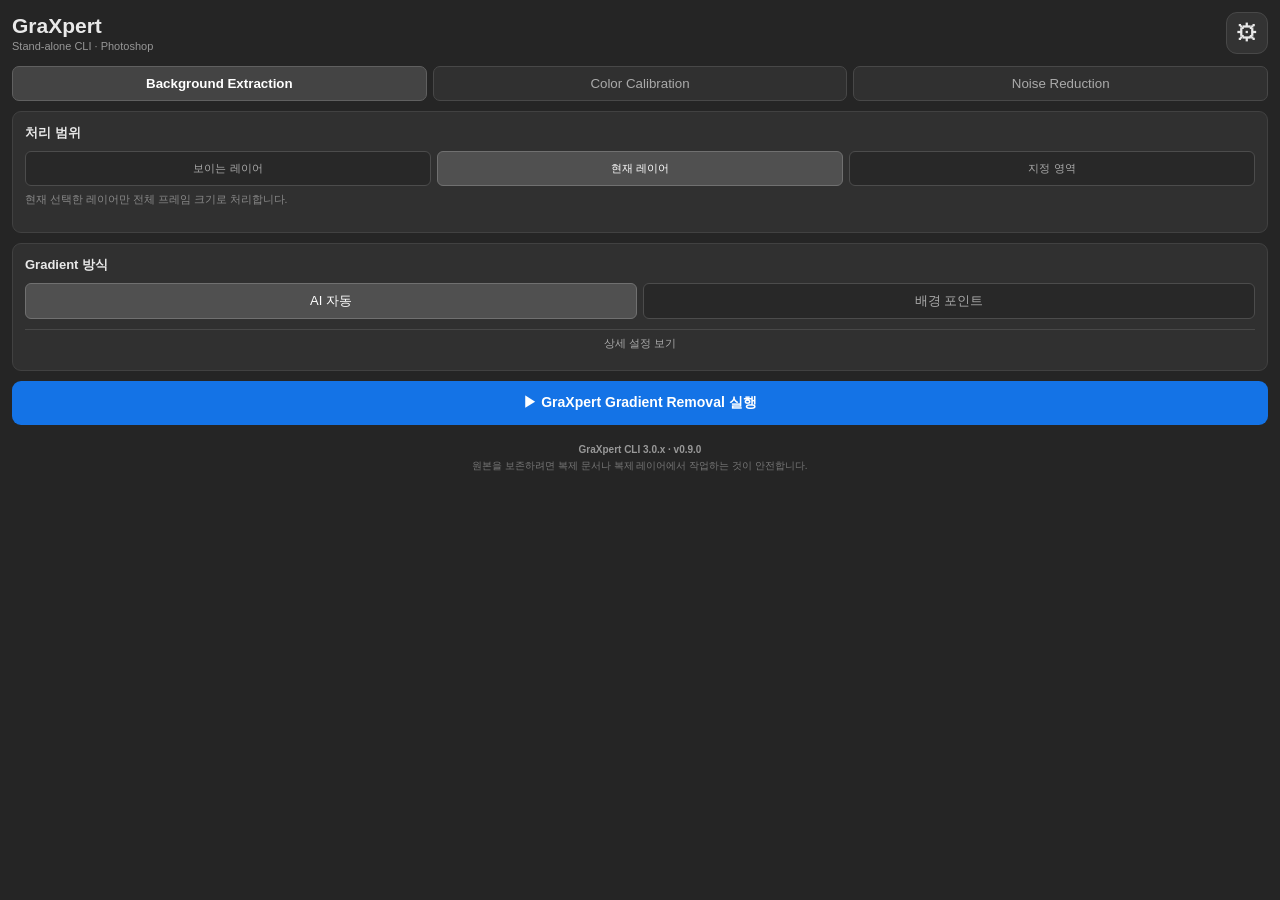
==== GraXpert-Photoshop-Panel/client/index.html @ d2cb2930 "Initial GraXpert Photoshop Panel v0.9.0" ====
<!doctype html>
<html lang="ko">
<head>
  <meta charset="utf-8">
  <title>GraXpert</title>
  <link rel="stylesheet" href="style.css">
</head>
<body>
<div class="panel">
  <div id="busyBanner" class="busy-banner hidden">
    <div class="busy-title">GraXpert 처리 중</div>
    <div class="busy-text">처리가 끝날 때까지 패널을 닫지 마세요.</div>
  </div>

  <div class="header">
    <div>
      <div class="title">GraXpert</div>
      <div class="sub">Stand-alone CLI · Photoshop</div>
    </div>
    <button id="settingsBtn" class="badge settings-btn" type="button" title="설정" aria-label="설정" aria-pressed="false"><span class="settings-icon" aria-hidden="true">&#9881;&#65038;</span></button>
  </div>

  <div id="tabs" class="tabs">
    <button id="tabBg" class="tab active">Background Extraction</button>
    <button id="tabNeutral" class="tab">Color Calibration</button>
    <button id="tabDn" class="tab">Noise Reduction</button>
  </div>

  <div id="scopeCard" class="card">
    <div class="section-title">처리 범위</div>
    <div class="segmented scope-grid">
    <label class="scope-option" data-description="현재 보이는 레이어를 임시로 합성해 처리합니다. 원본 레이어는 병합되지 않습니다." title="현재 보이는 레이어를 임시로 합성해 처리합니다. 원본 레이어는 병합되지 않습니다.">
      <input type="radio" name="scope" value="document">
      <span>보이는 레이어</span>
    </label>
    <label class="scope-option" data-description="현재 선택한 레이어만 전체 프레임 크기로 처리합니다." title="현재 선택한 레이어만 전체 프레임 크기로 처리합니다.">
      <input type="radio" name="scope" value="layer" checked>
      <span>현재 레이어</span>
    </label>
    <label class="scope-option" data-description="Photoshop 선택 영역을 우선 사용하고, 없으면 현재 레이어 마스크를 사용합니다." title="Photoshop 선택 영역을 우선 사용하고, 없으면 현재 레이어 마스크를 사용합니다.">
      <input type="radio" name="scope" value="sky">
      <span>지정 영역</span>
    </label>
    </div>
    <div id="scopeHint" class="hint scope-hint">현재 선택한 레이어만 전체 프레임 크기로 처리합니다.</div>
  </div>

  <div id="bgPanel">
    <div id="gradientCard" class="card">
      <div class="section-title">Gradient 방식</div>
      <div class="segmented method-grid">
        <label><input type="radio" name="gradientMethod" value="AI" checked><span>AI 자동</span></label>
        <label><input type="radio" name="gradientMethod" value="sample"><span>배경 포인트</span></label>
      </div>

      <div id="gradientAdvancedBody" class="gradient-advanced-body hidden">
        <div id="gradientSampleMethod" class="gradient-sample-method hidden">
          <label for="gradientInterpolation">포인트 보간</label>
          <select id="gradientInterpolation">
            <option value="RBF" selected>RBF</option>
            <option value="Splines">Splines</option>
            <option value="Kriging">Kriging</option>
          </select>
          <div class="hint">배경 포인트 사이의 Gradient를 계산하는 방식을 선택합니다.</div>
        </div>

        <div class="spacer"></div>
        <div class="row between">
          <label class="section-title no-margin">Smoothing</label>
          <span id="smoothingValue" class="big-value">0.00</span>
        </div>
        <input id="smoothing" type="range" min="0" max="1" step="0.01" value="0.00">
        <div class="ticks"><span>0</span><span>0.5</span><span>1.0</span></div>

        <div class="spacer"></div>
        <div class="section-title">Correction</div>
        <div class="segmented">
          <label><input type="radio" name="correction" value="Subtraction" checked><span>Subtraction</span></label>
          <label><input type="radio" name="correction" value="Division"><span>Division</span></label>
        </div>

        <label class="check">
          <input id="saveBackground" type="checkbox">
          <span>Background model도 저장</span>
        </label>
        <div class="hint">저장 위치: 내 문서 &gt; GraXpert Background Models</div>
      </div>
      <button id="gradientAdvancedToggle" class="advanced-toggle" type="button" aria-expanded="false">상세 설정 보기</button>
    </div>
  </div>

  <div id="sampleCard" class="card hidden">
    <div class="row between">
      <div id="sampleCardTitle" class="section-title no-margin">배경 포인트</div>
      <span id="sampleCount" class="sample-count">준비되지 않음</span>
    </div>
    <div class="sample-primary-actions">
      <button id="generateSamples" class="editor-main-btn sample-window-btn">포인트 자동 생성</button>
      <button id="openSampleWindow" class="editor-main-btn">Gradient Editor</button>
    </div>

    <div id="sampleMainDetails" class="hidden" aria-hidden="true">
      <div id="qualityReport" class="quality-report sample-quality-summary">품질 분석 전</div>
      <div id="sampleScopeStatus" class="sample-scope-status">Point 생성 영역: 자동 감지 전<br>결과 적용 영역: 현재 레이어 전체</div>

      <div class="row between sample-option-row">
        <label for="pointsPerRow">행당 포인트</label>
        <input id="pointsPerRow" type="number" min="4" max="25" step="1" value="15">
      </div>
      <div class="hint">GraXpert 기본값 15입니다. 이미지 가로 한 줄의 Grid 포인트 수입니다.</div>

      <div class="row between sample-option-row">
        <label for="gridTolerance">Grid Tolerance</label>
        <input id="gridTolerance" type="number" min="-2" max="10" step="0.1" value="1.0">
      </div>
      <div class="hint">GraXpert 기본값 1.0입니다. 높을수록 더 밝은 배경 후보를 허용합니다.</div>

      <div id="selectionStatus" class="hint">Photoshop 선택 영역: 확인 전</div>

        <div class="quality-preset-title">추가 품질 검사</div>
        <div class="segmented quality-preset">
          <label><input type="radio" name="qualityPreset" value="relaxed"><span>느슨함</span></label>
          <label><input type="radio" name="qualityPreset" value="standard" checked><span>표준</span></label>
          <label><input type="radio" name="qualityPreset" value="strict"><span>엄격함</span></label>
        </div>

        <div class="editor-actions">
          <button id="autoSamples" class="small-btn">다시 자동 생성</button>
          <button id="undoSample" class="small-btn">마지막 삭제</button>
          <button id="clearSamples" class="small-btn">전체 삭제</button>
        </div>

        <div class="row between sample-option-row">
          <label for="sampleSize">Sample Size</label>
          <div class="number-with-unit">
            <input id="sampleSize" type="number" min="2" max="200" step="1" value="25">
            <span>px</span>
          </div>
        </div>
        <div class="hint">GraXpert 기본값 25입니다. 중심에서 한쪽으로 25px, 전체 약 50×50px 영역을 계산합니다.</div>

      <label class="check">
        <input id="selectionOnly" type="checkbox">
        <span>자동 생성을 Photoshop 선택 영역 내부로 제한</span>
      </label>
    </div>

    <div id="samplePreviewDisplayState" class="hidden" aria-hidden="true">
      <select id="stretchPreset">
        <option selected>No Stretch</option>
        <option>10% Bg, 3 sigma</option>
        <option>15% Bg, 3 sigma</option>
        <option>20% Bg, 3 sigma</option>
        <option>30% Bg, 2 sigma</option>
      </select>
      <output id="previewSaturationValue" for="previewSaturation">1.0</output>
      <input id="previewSaturation" type="range" min="0" max="3" step="0.1" value="1">
    </div>

    <button id="preparePreview" class="hidden" type="button">Preview 준비</button>
    <div id="sampleEditor" class="sample-editor hidden">
      <div id="sampleCanvasWrap" class="sample-canvas-wrap hidden">
        <canvas id="sampleCanvas"></canvas>
        <div id="sampleCanvasEmpty" class="sample-canvas-empty">Preview 준비 중</div>
      </div>
      <div id="pointQualityStatus" class="hidden">Point 품질 정보</div>
    </div>
  </div>

  <div id="dnPanel" class="hidden">
    <div class="card">
      <div class="section-title">Denoise</div>
      <div class="hint">기본 설정으로 바로 실행하거나 필요한 경우 상세 설정을 조정합니다.</div>
      <div id="denoiseAdvancedBody" class="denoise-advanced-body hidden">
        <div class="row between">
          <label class="section-title no-margin">Denoise Strength</label>
          <span id="strengthValue" class="big-value">0.50</span>
        </div>
        <input id="strength" type="range" min="0" max="1" step="0.01" value="0.50">
        <div class="ticks"><span>0</span><span>0.5</span><span>1.0</span></div>

        <div class="spacer"></div>
        <div class="row between">
          <label>Batch Size</label>
          <select id="batchSize">
            <option>1</option>
            <option>2</option>
            <option selected>4</option>
            <option>8</option>
            <option>16</option>
            <option>32</option>
          </select>
        </div>
        <div class="hint">VRAM이 부족하면 1~2로 낮추세요.</div>
      </div>
      <button id="denoiseAdvancedToggle" class="advanced-toggle" type="button" aria-expanded="false">상세 설정 보기</button>
    </div>
  </div>

  <div id="neutralPanel" class="hidden">
    <div id="neutralScopeCard" class="card">
      <div class="section-title">처리 범위</div>
      <div class="segmented neutral-scope-grid">
        <label class="neutral-scope-option"
          data-description="지정 영역이 있으면 배경 분석에 사용하되, 결과는 현재 레이어 전체에 적용합니다."
          title="지정 영역이 있으면 배경 분석에 사용하되, 결과는 현재 레이어 전체에 적용합니다.">
          <input id="neutralScopeLayer" type="radio" name="neutralScope" value="layer" checked>
          <span>현재 레이어</span>
        </label>
        <label class="neutral-scope-option"
          data-description="선택 영역 또는 현재 레이어 마스크를 분석하고, 결과 레이어에도 같은 영역 마스크를 적용합니다."
          title="선택 영역 또는 현재 레이어 마스크를 분석하고, 결과 레이어에도 같은 영역 마스크를 적용합니다.">
          <input id="neutralSkyOnly" type="radio" name="neutralScope" value="sky">
          <span>지정 영역</span>
        </label>
      </div>
      <div id="neutralMaskStatus" class="hint scope-hint neutral-scope-status">분석: 확인 전 · 결과: 현재 레이어 전체</div>
    </div>

    <div id="neutralCard" class="card active-stretch-card">
      <div class="section-title">배경 중화</div>
      <div class="hint">현재 선형 레이어의 배경을 분석해 RGB 색상 균형을 맞춥니다.</div>

      <div id="neutralPointSlot"></div>

      <div id="neutralEstimateStatus" class="neutral-mask-status">
        배경 분석 후 보정 필요도와 예상 RGB 이동량을 표시합니다.
      </div>

      <div class="preview-saturation active-strength">
        <div class="row between">
          <label for="neutralStrength">보정 강도</label>
          <output id="neutralStrengthValue" for="neutralStrength">100%</output>
        </div>
        <input id="neutralStrength" type="range" min="0" max="100" step="5" value="100">
      </div>

      <button id="neutralizeActiveLayer" class="editor-main-btn">중화 레이어 생성</button>

      <div id="neutralInternalState" class="hidden" aria-hidden="true">
        <button id="neutralAnalyze" type="button">배경 분석</button>
        <output id="neutralSampleCount">0 usable points</output>
        <div id="neutralAnalysisStatus">자동 분석 전</div>
      </div>
      <div class="hint neutral-final-hint">원본은 유지되며 결과는 현재 레이어 바로 위에 생성됩니다.</div>
    </div>
  </div>

  <div id="runtimeCard" class="card hidden">
    <label class="check prominent">
      <input id="useGpu" type="checkbox" checked>
      <span>GPU acceleration</span>
    </label>

    <div class="section-title path-title">GraXpert 실행 파일</div>
    <div class="path-row">
      <input id="exePath" type="text" value="GraXpert-win64.exe" spellcheck="false">
      <button id="browsePath" class="small-btn">찾기</button>
      <button id="savePath" class="small-btn">저장</button>
    </div>
    <div class="hint">PATH 미등록 시 GraXpert-win64.exe 전체 경로를 입력하세요.</div>
  </div>

  <button id="runBtn" class="run-btn">
    <span>▶</span>
    <span id="runText">GraXpert Gradient Removal 실행</span>
  </button>

  <div id="progressWrap" class="progress-wrap hidden">
    <div class="progress"><div id="progressBar"></div></div>
    <div class="progress-status-row">
      <div id="status" class="status">준비 중</div>
      <button id="cancelRunBtn" class="cancel-run hidden" type="button">처리 취소</button>
    </div>
  </div>

  <div id="message" class="message"></div>

  <div id="footer" class="footer">
    <div class="footer-version">GraXpert CLI 3.0.x · v0.9.0</div>
    <div>원본을 보존하려면 복제 문서나 복제 레이어에서 작업하는 것이 안전합니다.</div>
  </div>
</div>
<script src="main.js"></script>
</body>
</html>
---- GraXpert-Photoshop-Panel/client/style.css ----
* { box-sizing: border-box; }
html, body {
  margin: 0; padding: 0;
  background: #252525; color: #e9e9e9;
  font-family: "Segoe UI", Arial, sans-serif;
  font-size: 13px;
}
body { padding: 12px; }
.header { display:flex; justify-content:space-between; align-items:center; margin-bottom:12px; }
.title { font-size:21px; font-weight:700; }
.sub { color:#979797; font-size:11px; margin-top:2px; }
.badge {
  width:42px; height:42px; border-radius:11px; background:#333;
  border:1px solid #484848; display:flex; align-items:center; justify-content:center; font-weight:700;
  color:#e9e9e9;
}
.settings-btn { padding:0; cursor:pointer; font-family:inherit; font-size:13px; }
.settings-icon { font-family:"Segoe UI Symbol", sans-serif; font-size:22px; line-height:1; }
.settings-btn:hover { background:#414141; border-color:#626262; }
.settings-btn.active { background:#365b7d; border-color:#6690b4; color:#fff; }
.tabs { display:flex; gap:6px; margin-bottom:10px; }
.tab {
  flex:1; border:1px solid #484848; background:#303030; color:#aaa;
  border-radius:7px; padding:9px 5px; cursor:pointer;
}
.tab.active { background:#444; color:#fff; border-color:#606060; font-weight:600; }

.card {
  background:#303030; border:1px solid #414141; border-radius:9px;
  padding:12px; margin-bottom:10px;
}
.row { display:flex; align-items:center; gap:8px; }
.between { justify-content:space-between; }
.section-title { font-weight:600; margin-bottom:9px; }
.no-margin { margin-bottom:0; }
.big-value { font-size:17px; font-weight:700; font-variant-numeric:tabular-nums; }

input[type="range"] { width:100%; margin:11px 0 2px 0; }
.ticks { display:flex; justify-content:space-between; color:#808080; font-size:10px; }
.spacer { height:12px; }

.radio {
  display:grid; grid-template-columns:20px 1fr; grid-template-rows:auto auto;
  padding:6px 2px; cursor:pointer;
}
.radio input { grid-row:1/3; margin-top:4px; }
.radio span { font-weight:500; }
.radio small { color:#8e8e8e; margin-top:2px; }

.segmented { display:flex; gap:6px; }
.segmented label { flex:1; position:relative; }
.segmented input { position:absolute; opacity:0; }
.segmented span {
  display:block; text-align:center; padding:8px;
  border:1px solid #4c4c4c; border-radius:6px; background:#282828; color:#aaa; cursor:pointer;
}
.segmented input:checked + span { background:#505050; color:#fff; border-color:#707070; }
.method-grid { display:grid; grid-template-columns:repeat(2, 1fr); }
.gradient-sample-method {
  display:grid; grid-template-columns:1fr auto; align-items:center; gap:7px;
  margin-top:10px; padding:9px; border-radius:6px; background:#292929;
}
.gradient-sample-method .hint { grid-column:1/3; margin-top:0; }
.gradient-advanced-body { padding-top:1px; }
.scope-grid { display:grid; grid-template-columns:repeat(3, minmax(0, 1fr)); }
.scope-grid span { padding:9px 3px; font-size:11px; white-space:nowrap; }
.scope-hint { min-height:28px; line-height:1.35; margin-top:7px; }

.check { display:flex; align-items:center; gap:7px; margin-top:12px; color:#c5c5c5; }
.check.prominent { margin-top:0; font-weight:500; }
.path-title { margin-top:13px; }
.path-row { display:flex; gap:6px; }
.path-row input {
  flex:1; min-width:0; padding:7px 8px; border-radius:5px;
  background:#222; color:#ddd; border:1px solid #484848; outline:none;
}
.small-btn {
  background:#444; color:#eee; border:1px solid #555;
  padding:6px 10px; border-radius:5px; cursor:pointer;
}
select {
  background:#242424; border:1px solid #4a4a4a; color:#eee;
  border-radius:5px; padding:4px 22px 4px 7px;
}
.hint { color:#898989; font-size:10.5px; margin-top:6px; }

.sample-count { color:#b8b8b8; font-size:11px; font-variant-numeric:tabular-nums; }
.sample-compact {
  margin-top:11px; padding-top:11px; border-top:1px solid #454545;
}
.editor-main-btn {
  width:100%; margin-top:11px; padding:8px; border-radius:6px;
  border:1px solid #555; background:#3f3f3f; color:#eee; cursor:pointer;
}
.sample-window-btn { background:#365b7d; border-color:#50789b; }
.sample-window-btn:hover { background:#416b91; }
.sample-primary-actions { display:grid; grid-template-columns:1fr 1fr; gap:6px; }
.sample-primary-actions .editor-main-btn { margin-top:9px; }
.sample-quality-summary { min-height:29px; }
.sample-scope-status {
  margin-top:6px; padding:7px 8px; border-radius:5px; background:#292929;
  color:#aaa; font-size:10px; line-height:1.5; white-space:pre-line;
}
.sample-editor { margin-top:10px; }
.sample-canvas-wrap {
  position:relative; width:100%; min-height:120px; max-height:360px;
  overflow:hidden; display:flex; align-items:center; justify-content:center;
  background:#181818; border:1px solid #454545; border-radius:6px;
}
#sampleCanvas { display:block; max-width:100%; cursor:crosshair; }
.sample-canvas-empty {
  position:absolute; inset:0; display:flex; align-items:center; justify-content:center;
  color:#777; font-size:11px; pointer-events:none;
}
.quality-legend { display:flex; gap:10px; margin-top:6px; color:#aaa; font-size:10px; }
.quality-legend span { display:inline-flex; align-items:center; gap:4px; }
.quality-dot { display:inline-block; width:6px; height:6px; border-radius:50%; }
.quality-dot.good { background:#34c76a; }
.quality-dot.warning { background:#f4a634; }
.quality-dot.exclude { background:#eb4c4c; }
.quality-preset-title { margin-top:10px; margin-bottom:5px; color:#ccc; font-size:11px; }
.quality-preset { grid-template-columns:repeat(3, 1fr); }
.stretch-select { width:100%; }
.preview-saturation {
  margin-top:8px; padding:8px 9px; border-radius:6px; background:#292929;
  color:#ddd; font-size:11px;
}
.preview-saturation output {
  min-width:31px; padding:3px 5px; border:1px solid #5b6168; border-radius:5px;
  background:#363a3e; color:#f0f0f0; text-align:center; font-size:11px;
}
.preview-saturation input[type="range"] { width:100%; margin:8px 0 0; }
.compact-check { margin-top:7px; }
.neutral-scope-grid { display:grid; grid-template-columns:1fr 1fr; }
.neutral-scope-grid span { padding:9px 3px; font-size:11px; white-space:nowrap; }
.neutral-scope-status { white-space:normal; }
.neutral-scope-status.ready { color:#a8e3af; }
.neutral-scope-status.warning { color:#f1c27d; }
.neutral-mask-status {
  margin-top:6px; padding:6px 8px; border-radius:5px; background:#242424;
  color:#aaa; font-size:10px; line-height:1.5; white-space:pre-line;
}
.neutral-mask-status.ready { color:#a8e3af; }
.neutral-mask-status.warning { color:#f1c27d; }
.advanced-toggle {
  width:100%; margin-top:10px; padding:7px; border:0; border-top:1px solid #484848;
  background:transparent; color:#aaa; font-size:10.5px; cursor:pointer;
}
.advanced-toggle:hover, .advanced-toggle.active { color:#e5e5e5; }
.denoise-advanced-body { padding-top:10px; }
.neutral-final-hint { text-align:center; }
.quality-report {
  margin-top:7px; padding:6px 7px; border-radius:5px; background:#222;
  color:#aaa; font-size:10px; line-height:1.45; white-space:pre-line;
}
.editor-actions { display:grid; grid-template-columns:repeat(3, 1fr); gap:5px; margin-top:9px; }
.editor-actions .small-btn { padding:6px 3px; font-size:11px; }
.sample-option-row { margin-top:11px; }
.number-with-unit { display:flex; align-items:center; gap:5px; }
.number-with-unit input {
  width:62px; padding:5px 6px; border-radius:5px; background:#222;
  color:#eee; border:1px solid #484848;
}

.run-btn {
  width:100%; border:0; border-radius:9px; padding:13px 10px;
  font-size:14px; font-weight:700; background:#1473e6; color:#fff; cursor:pointer;
}
.run-btn:hover { background:#1683f8; }
.run-btn:disabled { opacity:.55; cursor:default; }

.progress-wrap { margin-top:10px; }
.progress { height:5px; background:#3c3c3c; border-radius:4px; overflow:hidden; }
#progressBar { width:0%; height:100%; background:#aaa; transition:width .2s; }
.status { color:#aaa; font-size:11px; margin-top:5px; }
.progress-status-row { display:flex; align-items:center; justify-content:space-between; gap:8px; }
.progress-status-row .status { flex:1; white-space:pre-line; overflow:hidden; }
.cancel-run {
  flex:0 0 auto; min-height:28px; margin-top:5px; padding:4px 9px;
  border:1px solid #765050; border-radius:5px; background:#493333; color:#f0d6d6;
  font-size:11px; cursor:pointer;
}
.cancel-run:hover { background:#623d3d; }
.cancel-run:disabled { opacity:.55; cursor:default; }
.message { white-space:pre-wrap; margin-top:8px; font-size:11px; max-height:130px; overflow:auto; }
.message.error { color:#ff9b9b; }
.message.ok { color:#a8e3af; }
.footer { color:#777; font-size:10px; line-height:1.4; text-align:center; margin-top:10px; }
.footer-version { color:#999; font-weight:600; margin-bottom:2px; }
.hidden { display:none !important; }

.busy-banner{
  border:1px solid #6c5b28;
  background:#3b3422;
  border-radius:9px;
  padding:10px 12px;
  margin-bottom:10px;
}
.busy-title{
  font-weight:700;
  font-size:13px;
  margin-bottom:3px;
}
.busy-text{
  color:#d7c99a;
  font-size:11px;
  line-height:1.45;
}
.panel-busy .card,
.panel-busy .tabs{
  opacity:.72;
}
.panel-busy input,
.panel-busy select,
.panel-busy .tab,
.panel-busy .small-btn{
  pointer-events:none;
}
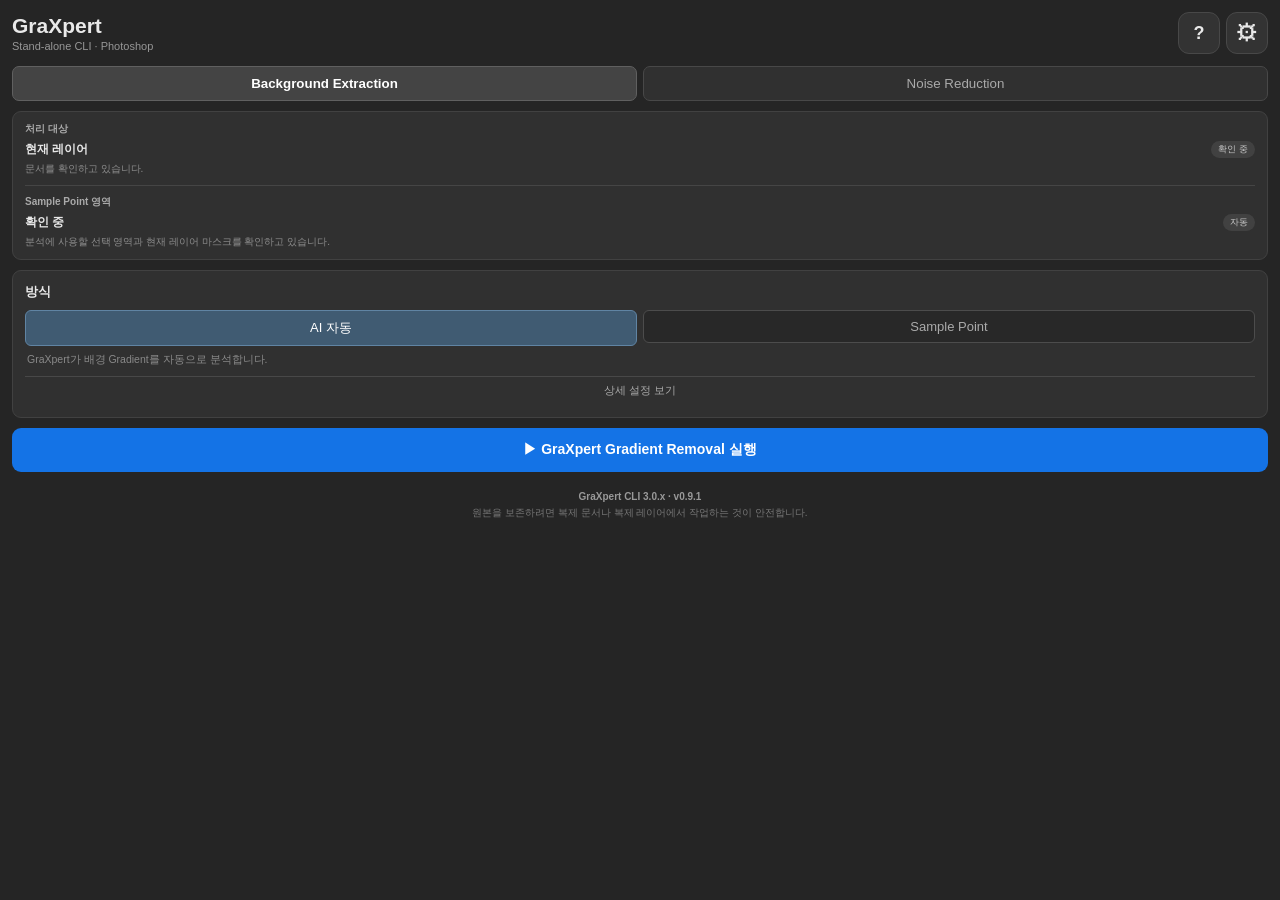
==== commit be56e8b1: "feat: prepare GraXpert panel v0.9.1" ====
--- a/GraXpert-Photoshop-Panel/client/index.html
+++ b/GraXpert-Photoshop-Panel/client/index.html
@@ -17,41 +17,107 @@
       <div class="title">GraXpert</div>
       <div class="sub">Stand-alone CLI · Photoshop</div>
     </div>
-    <button id="settingsBtn" class="badge settings-btn" type="button" title="설정" aria-label="설정" aria-pressed="false"><span class="settings-icon" aria-hidden="true">&#9881;&#65038;</span></button>
+    <div class="header-actions">
+      <button id="helpBtn" class="badge help-btn" type="button" title="빠른 도움말" aria-label="빠른 도움말" aria-expanded="false" aria-controls="quickHelp">?</button>
+      <button id="settingsBtn" class="badge settings-btn" type="button" title="설정" aria-label="설정" aria-pressed="false"><span class="settings-icon" aria-hidden="true">&#9881;&#65038;</span></button>
+    </div>
+  </div>
+
+  <div id="quickHelp" class="quick-help hidden" role="region" aria-label="빠른 도움말">
+    <div class="quick-help-header">
+      <div>
+        <div class="quick-help-title">GraXpert 도움말</div>
+        <div class="quick-help-subtitle">v0.9.1 · Photoshop CEP Panel</div>
+      </div>
+      <button id="closeQuickHelp" type="button" title="도움말 닫기" aria-label="도움말 닫기">×</button>
+    </div>
+
+    <section class="quick-help-section">
+      <h2>시작하기</h2>
+      <ol>
+        <li>Photoshop에서 처리할 RGB 픽셀 레이어를 선택합니다.</li>
+        <li>설정에서 GraXpert 실행 파일 경로와 GPU 사용 여부를 확인합니다.</li>
+        <li>Background Extraction 또는 Noise Reduction 탭을 선택해 실행합니다.</li>
+      </ol>
+      <p>결과는 원본을 변경하지 않고, 처리 시작 시 선택했던 레이어 바로 위에 새 레이어로 추가됩니다.</p>
+    </section>
+
+    <section class="quick-help-section">
+      <h2>Background Extraction</h2>
+      <p><strong>AI 자동</strong>은 GraXpert가 배경 Gradient를 자동 분석합니다. 처음 사용할 때 권장합니다.</p>
+      <p><strong>Sample Point</strong>는 사용자가 확인한 배경 위치로 Gradient를 계산합니다. 자동 결과가 은하나 성운까지 어둡게 만들 때 사용하세요.</p>
+      <ul>
+        <li>[자동 생성]으로 초기 Point를 만듭니다.</li>
+        <li>[Gradient Editor 열기]에서 Point를 추가·삭제·이동합니다.</li>
+        <li>초록색 Point만 계산에 사용됩니다. 주황색과 빨간색은 위치 또는 품질 설정을 조정하세요.</li>
+        <li>결과 미리보기를 생성해 원본과 비교한 뒤 Photoshop에 적용합니다.</li>
+      </ul>
+    </section>
+
+    <section class="quick-help-section">
+      <h2>선택 영역과 레이어 마스크</h2>
+      <p><strong>Background Extraction:</strong> 선택 영역이나 현재 레이어 마스크는 Sample Point 분석 범위로만 사용합니다. Gradient 결과에는 마스크를 만들지 않습니다.</p>
+      <p><strong>Noise Reduction:</strong> Photoshop 선택 영역을 우선 결과 마스크로 사용하며, 선택 영역이 없으면 현재 레이어 마스크를 복사합니다.</p>
+    </section>
+
+    <section class="quick-help-section">
+      <h2>상세 설정</h2>
+      <ul>
+        <li><strong>Smoothing:</strong> 배경 모델을 부드럽게 만드는 정도이며 기본값은 0.00입니다.</li>
+        <li><strong>Correction:</strong> 일반적인 광해는 Subtraction, 비네팅은 Division을 비교합니다.</li>
+        <li><strong>Background Model:</strong> 선택하면 전체 해상도 모델을 숨김 레이어로 추가합니다.</li>
+        <li><strong>Denoise Strength:</strong> 기본값 0.50에서 시작합니다.</li>
+        <li><strong>Batch Size:</strong> 기본값 4이며 GPU 메모리 부족 시 2 또는 1로 낮춥니다.</li>
+      </ul>
+    </section>
+
+    <section class="quick-help-section">
+      <h2>문제가 있을 때</h2>
+      <ul>
+        <li>처리 중에는 패널, 원본 문서와 Gradient Editor를 닫지 마세요.</li>
+        <li>처리 중 선택 레이어, 문서 이름 또는 캔버스 크기를 변경하지 마세요.</li>
+        <li>GraXpert를 찾지 못하면 설정에서 GraXpert.exe를 다시 선택합니다.</li>
+        <li>설치 문제가 있으면 Photoshop을 종료하고 Diagnose_Install.bat를 실행합니다.</li>
+      </ul>
+    </section>
+
+    <div class="quick-help-note">이번 v0.9.1 배포에서는 Background Extraction과 Noise Reduction을 제공합니다.</div>
   </div>
 
   <div id="tabs" class="tabs">
     <button id="tabBg" class="tab active">Background Extraction</button>
-    <button id="tabNeutral" class="tab">Color Calibration</button>
+    <button id="tabNeutral" class="tab hidden" aria-hidden="true" tabindex="-1">Color Calibration</button>
     <button id="tabDn" class="tab">Noise Reduction</button>
   </div>
 
-  <div id="scopeCard" class="card">
-    <div class="section-title">처리 범위</div>
-    <div class="segmented scope-grid">
-    <label class="scope-option" data-description="현재 보이는 레이어를 임시로 합성해 처리합니다. 원본 레이어는 병합되지 않습니다." title="현재 보이는 레이어를 임시로 합성해 처리합니다. 원본 레이어는 병합되지 않습니다.">
-      <input type="radio" name="scope" value="document">
-      <span>보이는 레이어</span>
-    </label>
-    <label class="scope-option" data-description="현재 선택한 레이어만 전체 프레임 크기로 처리합니다." title="현재 선택한 레이어만 전체 프레임 크기로 처리합니다.">
-      <input type="radio" name="scope" value="layer" checked>
-      <span>현재 레이어</span>
-    </label>
-    <label class="scope-option" data-description="Photoshop 선택 영역을 우선 사용하고, 없으면 현재 레이어 마스크를 사용합니다." title="Photoshop 선택 영역을 우선 사용하고, 없으면 현재 레이어 마스크를 사용합니다.">
-      <input type="radio" name="scope" value="sky">
-      <span>지정 영역</span>
-    </label>
-    </div>
-    <div id="scopeHint" class="hint scope-hint">현재 선택한 레이어만 전체 프레임 크기로 처리합니다.</div>
+  <div id="scopeCard" class="card processing-context-card">
+    <div class="processing-context-block">
+      <div class="processing-context-label">처리 대상</div>
+      <div class="processing-context-row">
+        <div id="backgroundTargetValue" class="processing-context-value">현재 레이어</div>
+        <span id="backgroundTargetBadge" class="processing-context-badge checking">확인 중</span>
+      </div>
+      <div id="backgroundTargetHint" class="processing-context-hint">문서를 확인하고 있습니다.</div>
+    </div>
+    <div class="processing-context-divider"></div>
+    <div class="processing-context-block">
+      <div class="processing-context-label">Sample Point 영역</div>
+      <div class="processing-context-row">
+        <div id="backgroundMaskValue" class="processing-context-value">확인 중</div>
+        <span id="backgroundMaskBadge" class="processing-context-badge checking">자동</span>
+      </div>
+      <div id="backgroundMaskHint" class="processing-context-hint">분석에 사용할 선택 영역과 현재 레이어 마스크를 확인하고 있습니다.</div>
+    </div>
   </div>
 
   <div id="bgPanel">
     <div id="gradientCard" class="card">
-      <div class="section-title">Gradient 방식</div>
-      <div class="segmented method-grid">
+      <div class="section-title">방식</div>
+      <div class="segmented method-grid" role="radiogroup" aria-label="Background Extraction 방식">
         <label><input type="radio" name="gradientMethod" value="AI" checked><span>AI 자동</span></label>
-        <label><input type="radio" name="gradientMethod" value="sample"><span>배경 포인트</span></label>
-      </div>
+        <label><input type="radio" name="gradientMethod" value="sample"><span>Sample Point</span></label>
+      </div>
+      <div id="gradientMethodHint" class="hint method-hint">GraXpert가 배경 Gradient를 자동으로 분석합니다.</div>
 
       <div id="gradientAdvancedBody" class="gradient-advanced-body hidden">
         <div id="gradientSampleMethod" class="gradient-sample-method hidden">
@@ -80,10 +146,10 @@
         </div>
 
         <label class="check">
-          <input id="saveBackground" type="checkbox">
-          <span>Background model도 저장</span>
+          <input id="addBackgroundLayer" type="checkbox">
+          <span>Background Model 레이어 추가</span>
         </label>
-        <div class="hint">저장 위치: 내 문서 &gt; GraXpert Background Models</div>
+        <div class="hint">전체 해상도 Model을 숨김 레이어로 가져옵니다.</div>
       </div>
       <button id="gradientAdvancedToggle" class="advanced-toggle" type="button" aria-expanded="false">상세 설정 보기</button>
     </div>
@@ -91,12 +157,12 @@
 
   <div id="sampleCard" class="card hidden">
     <div class="row between">
-      <div id="sampleCardTitle" class="section-title no-margin">배경 포인트</div>
+      <div id="sampleCardTitle" class="section-title no-margin">Sample Point</div>
       <span id="sampleCount" class="sample-count">준비되지 않음</span>
     </div>
     <div class="sample-primary-actions">
-      <button id="generateSamples" class="editor-main-btn sample-window-btn">포인트 자동 생성</button>
-      <button id="openSampleWindow" class="editor-main-btn">Gradient Editor</button>
+      <button id="generateSamples" class="editor-main-btn">자동 생성</button>
+      <button id="openSampleWindow" class="editor-main-btn sample-window-btn">Gradient Editor 열기</button>
     </div>
 
     <div id="sampleMainDetails" class="hidden" aria-hidden="true">
@@ -119,6 +185,7 @@
 
         <div class="quality-preset-title">추가 품질 검사</div>
         <div class="segmented quality-preset">
+          <label title="패널 보강 검사를 생략하고 GraXpert Grid Tolerance만 적용합니다."><input type="radio" name="qualityPreset" value="off"><span>사용 안 함</span></label>
           <label><input type="radio" name="qualityPreset" value="relaxed"><span>느슨함</span></label>
           <label><input type="radio" name="qualityPreset" value="standard" checked><span>표준</span></label>
           <label><input type="radio" name="qualityPreset" value="strict"><span>엄격함</span></label>
@@ -168,6 +235,26 @@
   </div>
 
   <div id="dnPanel" class="hidden">
+    <div id="denoiseScopeCard" class="card processing-context-card">
+      <div class="processing-context-block">
+        <div class="processing-context-label">처리 대상</div>
+        <div class="processing-context-row">
+          <div id="denoiseTargetValue" class="processing-context-value">현재 레이어</div>
+          <span id="denoiseTargetBadge" class="processing-context-badge checking">확인 중</span>
+        </div>
+        <div id="denoiseTargetHint" class="processing-context-hint">문서를 확인하고 있습니다.</div>
+      </div>
+      <div class="processing-context-divider"></div>
+      <div class="processing-context-block">
+        <div class="processing-context-label">결과 마스크</div>
+        <div class="processing-context-row">
+          <div id="denoiseMaskValue" class="processing-context-value">확인 중</div>
+          <span id="denoiseMaskBadge" class="processing-context-badge checking">자동</span>
+        </div>
+        <div id="denoiseMaskHint" class="processing-context-hint">선택 영역과 현재 레이어 마스크를 확인하고 있습니다.</div>
+      </div>
+    </div>
+
     <div class="card">
       <div class="section-title">Denoise</div>
       <div class="hint">기본 설정으로 바로 실행하거나 필요한 경우 상세 설정을 조정합니다.</div>
@@ -254,11 +341,11 @@
 
     <div class="section-title path-title">GraXpert 실행 파일</div>
     <div class="path-row">
-      <input id="exePath" type="text" value="GraXpert-win64.exe" spellcheck="false">
+      <input id="exePath" type="text" value="GraXpert.exe" spellcheck="false">
       <button id="browsePath" class="small-btn">찾기</button>
       <button id="savePath" class="small-btn">저장</button>
     </div>
-    <div class="hint">PATH 미등록 시 GraXpert-win64.exe 전체 경로를 입력하세요.</div>
+    <div class="hint">PATH 미등록 시 GraXpert.exe 전체 경로를 입력하세요.</div>
   </div>
 
   <button id="runBtn" class="run-btn">
@@ -277,7 +364,7 @@
   <div id="message" class="message"></div>
 
   <div id="footer" class="footer">
-    <div class="footer-version">GraXpert CLI 3.0.x · v0.9.0</div>
+    <div class="footer-version">GraXpert CLI 3.0.x · v0.9.1</div>
     <div>원본을 보존하려면 복제 문서나 복제 레이어에서 작업하는 것이 안전합니다.</div>
   </div>
 </div>
--- a/GraXpert-Photoshop-Panel/client/style.css
+++ b/GraXpert-Photoshop-Panel/client/style.css
@@ -9,15 +9,36 @@
 .header { display:flex; justify-content:space-between; align-items:center; margin-bottom:12px; }
 .title { font-size:21px; font-weight:700; }
 .sub { color:#979797; font-size:11px; margin-top:2px; }
+.header-actions { display:flex; align-items:center; gap:6px; }
 .badge {
   width:42px; height:42px; border-radius:11px; background:#333;
   border:1px solid #484848; display:flex; align-items:center; justify-content:center; font-weight:700;
   color:#e9e9e9;
 }
 .settings-btn { padding:0; cursor:pointer; font-family:inherit; font-size:13px; }
+.help-btn { padding:0; cursor:pointer; font-family:inherit; font-size:18px; }
 .settings-icon { font-family:"Segoe UI Symbol", sans-serif; font-size:22px; line-height:1; }
-.settings-btn:hover { background:#414141; border-color:#626262; }
-.settings-btn.active { background:#365b7d; border-color:#6690b4; color:#fff; }
+.settings-btn:hover, .help-btn:hover { background:#414141; border-color:#626262; }
+.settings-btn.active, .help-btn.active { background:#365b7d; border-color:#6690b4; color:#fff; }
+.quick-help {
+  margin:0; padding:12px; border:1px solid #4b5e70; border-radius:9px;
+  background:#2b333a;
+}
+.quick-help-header { display:flex; align-items:flex-start; justify-content:space-between; margin-bottom:12px; }
+.quick-help-title { color:#f0f0f0; font-size:16px; font-weight:700; }
+.quick-help-subtitle { margin-top:2px; color:#8fa0ad; font-size:10px; }
+.quick-help-header button {
+  width:24px; height:24px; padding:0; border:0; border-radius:4px;
+  background:transparent; color:#bbb; font-size:18px; line-height:1; cursor:pointer;
+}
+.quick-help-header button:hover { background:#424b53; color:#fff; }
+.quick-help-section { padding:10px 0; border-top:1px solid #46525c; }
+.quick-help-section h2 { margin:0 0 7px; color:#e5edf3; font-size:12px; }
+.quick-help-section p { margin:5px 0; color:#b8c0c6; font-size:10.5px; line-height:1.5; }
+.quick-help-section ul, .quick-help-section ol { margin:5px 0 0; padding-left:19px; color:#b8c0c6; font-size:10.5px; line-height:1.55; }
+.quick-help-section li + li { margin-top:3px; }
+.quick-help-section strong { color:#e4e8eb; }
+.quick-help-note { margin-top:6px; padding-top:7px; border-top:1px solid #46525c; color:#9eabb5; font-size:10px; line-height:1.45; }
 .tabs { display:flex; gap:6px; margin-bottom:10px; }
 .tab {
   flex:1; border:1px solid #484848; background:#303030; color:#aaa;
@@ -50,21 +71,37 @@
 .segmented { display:flex; gap:6px; }
 .segmented label { flex:1; position:relative; }
 .segmented input { position:absolute; opacity:0; }
-.segmented span {
+.segmented label > span {
   display:block; text-align:center; padding:8px;
   border:1px solid #4c4c4c; border-radius:6px; background:#282828; color:#aaa; cursor:pointer;
 }
 .segmented input:checked + span { background:#505050; color:#fff; border-color:#707070; }
 .method-grid { display:grid; grid-template-columns:repeat(2, 1fr); }
+.method-grid input:checked + span { background:#405b72; border-color:#6084a3; }
+.method-hint { min-height:14px; margin:6px 2px 0; line-height:1.35; }
 .gradient-sample-method {
   display:grid; grid-template-columns:1fr auto; align-items:center; gap:7px;
   margin-top:10px; padding:9px; border-radius:6px; background:#292929;
 }
 .gradient-sample-method .hint { grid-column:1/3; margin-top:0; }
 .gradient-advanced-body { padding-top:1px; }
-.scope-grid { display:grid; grid-template-columns:repeat(3, minmax(0, 1fr)); }
-.scope-grid span { padding:9px 3px; font-size:11px; white-space:nowrap; }
 .scope-hint { min-height:28px; line-height:1.35; margin-top:7px; }
+.processing-context-card { padding-top:10px; padding-bottom:10px; }
+.processing-context-block { min-width:0; }
+.processing-context-label { margin-bottom:5px; color:#aaa; font-size:10px; font-weight:600; }
+.processing-context-row { display:flex; align-items:center; justify-content:space-between; gap:8px; }
+.processing-context-value {
+  min-width:0; overflow:hidden; color:#e7e7e7; font-size:12px; font-weight:600;
+  text-overflow:ellipsis; white-space:nowrap;
+}
+.processing-context-badge {
+  flex:0 0 auto; padding:2px 7px; border-radius:9px;
+  background:#315f42; color:#bce8c7; font-size:9px;
+}
+.processing-context-badge.checking, .processing-context-badge.neutral { background:#414141; color:#c9c9c9; }
+.processing-context-badge.error { background:#653d3d; color:#ffc0c0; }
+.processing-context-hint { min-height:14px; margin-top:4px; color:#8d8d8d; font-size:10px; line-height:1.35; }
+.processing-context-divider { height:1px; margin:9px 0; background:#454545; }
 
 .check { display:flex; align-items:center; gap:7px; margin-top:12px; color:#c5c5c5; }
 .check.prominent { margin-top:0; font-weight:500; }
@@ -119,7 +156,7 @@
 .quality-dot.warning { background:#f4a634; }
 .quality-dot.exclude { background:#eb4c4c; }
 .quality-preset-title { margin-top:10px; margin-bottom:5px; color:#ccc; font-size:11px; }
-.quality-preset { grid-template-columns:repeat(3, 1fr); }
+.quality-preset { grid-template-columns:repeat(4, 1fr); }
 .stretch-select { width:100%; }
 .preview-saturation {
   margin-top:8px; padding:8px 9px; border-radius:6px; background:#292929;
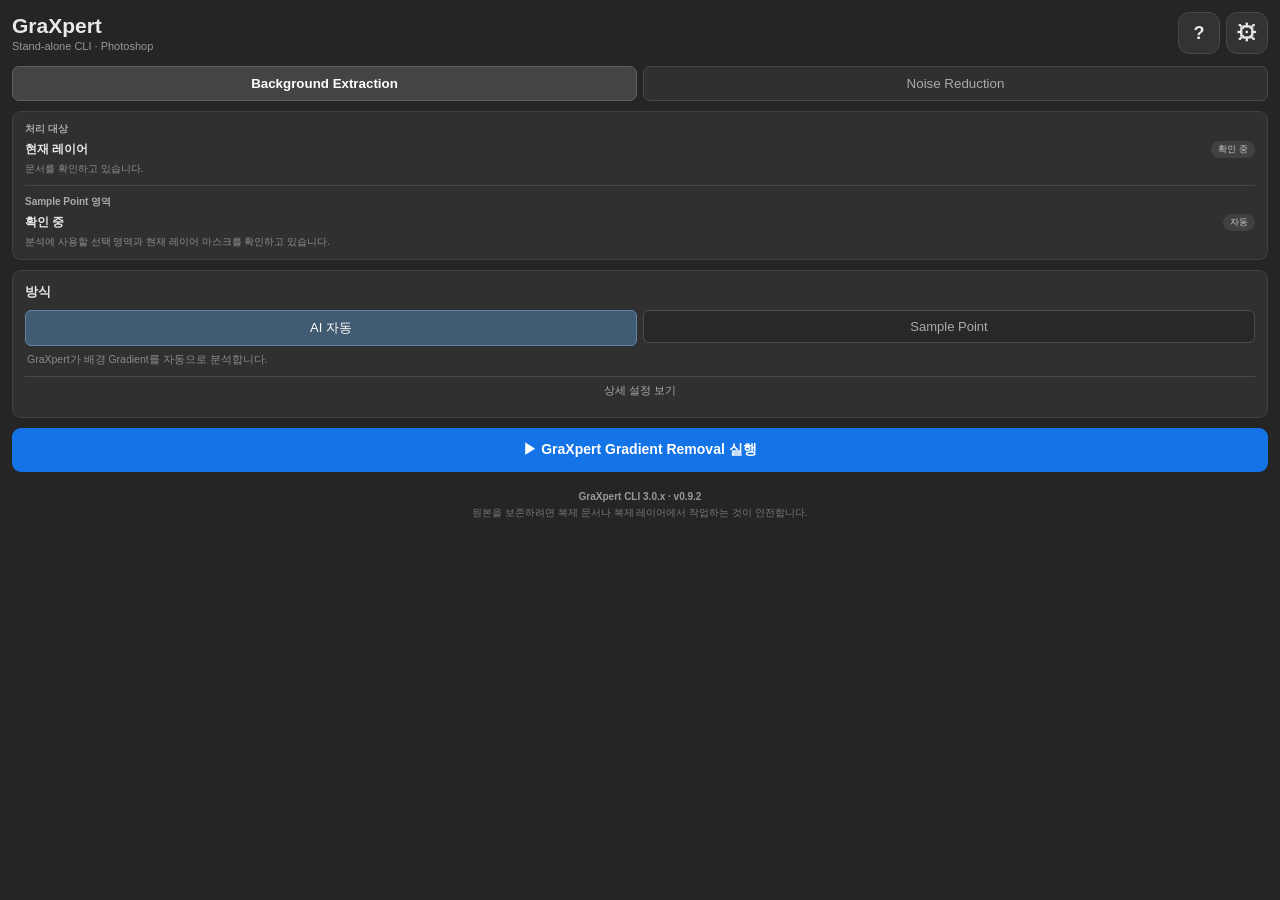
==== commit 36fac28d: "feat: release v0.9.2 gradient editor workflow" ====
--- a/GraXpert-Photoshop-Panel/client/index.html
+++ b/GraXpert-Photoshop-Panel/client/index.html
@@ -7,11 +7,6 @@
 </head>
 <body>
 <div class="panel">
-  <div id="busyBanner" class="busy-banner hidden">
-    <div class="busy-title">GraXpert 처리 중</div>
-    <div class="busy-text">처리가 끝날 때까지 패널을 닫지 마세요.</div>
-  </div>
-
   <div class="header">
     <div>
       <div class="title">GraXpert</div>
@@ -27,7 +22,7 @@
     <div class="quick-help-header">
       <div>
         <div class="quick-help-title">GraXpert 도움말</div>
-        <div class="quick-help-subtitle">v0.9.1 · Photoshop CEP Panel</div>
+        <div class="quick-help-subtitle">v0.9.2 · Photoshop CEP Panel</div>
       </div>
       <button id="closeQuickHelp" type="button" title="도움말 닫기" aria-label="도움말 닫기">×</button>
     </div>
@@ -63,7 +58,7 @@
     <section class="quick-help-section">
       <h2>상세 설정</h2>
       <ul>
-        <li><strong>Smoothing:</strong> 배경 모델을 부드럽게 만드는 정도이며 기본값은 0.00입니다.</li>
+        <li><strong>Smoothing:</strong> 배경 모델을 부드럽게 만드는 정도이며 기본값은 0.50입니다.</li>
         <li><strong>Correction:</strong> 일반적인 광해는 Subtraction, 비네팅은 Division을 비교합니다.</li>
         <li><strong>Background Model:</strong> 선택하면 전체 해상도 모델을 숨김 레이어로 추가합니다.</li>
         <li><strong>Denoise Strength:</strong> 기본값 0.50에서 시작합니다.</li>
@@ -81,7 +76,7 @@
       </ul>
     </section>
 
-    <div class="quick-help-note">이번 v0.9.1 배포에서는 Background Extraction과 Noise Reduction을 제공합니다.</div>
+    <div class="quick-help-note">이번 v0.9.2 배포에서는 Background Extraction과 Noise Reduction을 제공합니다.</div>
   </div>
 
   <div id="tabs" class="tabs">
@@ -133,9 +128,9 @@
         <div class="spacer"></div>
         <div class="row between">
           <label class="section-title no-margin">Smoothing</label>
-          <span id="smoothingValue" class="big-value">0.00</span>
-        </div>
-        <input id="smoothing" type="range" min="0" max="1" step="0.01" value="0.00">
+          <span id="smoothingValue" class="big-value">0.50</span>
+        </div>
+        <input id="smoothing" type="range" min="0" max="1" step="0.01" value="0.50">
         <div class="ticks"><span>0</span><span>0.5</span><span>1.0</span></div>
 
         <div class="spacer"></div>
@@ -185,7 +180,7 @@
 
         <div class="quality-preset-title">추가 품질 검사</div>
         <div class="segmented quality-preset">
-          <label title="패널 보강 검사를 생략하고 GraXpert Grid Tolerance만 적용합니다."><input type="radio" name="qualityPreset" value="off"><span>사용 안 함</span></label>
+          <label title="패널 보강 검사를 끄고 GraXpert Grid Tolerance만 적용합니다."><input type="radio" name="qualityPreset" value="off"><span>Grid만 적용</span></label>
           <label><input type="radio" name="qualityPreset" value="relaxed"><span>느슨함</span></label>
           <label><input type="radio" name="qualityPreset" value="standard" checked><span>표준</span></label>
           <label><input type="radio" name="qualityPreset" value="strict"><span>엄격함</span></label>
@@ -219,6 +214,7 @@
         <option>15% Bg, 3 sigma</option>
         <option>20% Bg, 3 sigma</option>
         <option>30% Bg, 2 sigma</option>
+        <option>40% Bg, 1.5 sigma</option>
       </select>
       <output id="previewSaturationValue" for="previewSaturation">1.0</output>
       <input id="previewSaturation" type="range" min="0" max="3" step="0.1" value="1">
@@ -348,23 +344,25 @@
     <div class="hint">PATH 미등록 시 GraXpert.exe 전체 경로를 입력하세요.</div>
   </div>
 
-  <button id="runBtn" class="run-btn">
-    <span>▶</span>
-    <span id="runText">GraXpert Gradient Removal 실행</span>
-  </button>
-
-  <div id="progressWrap" class="progress-wrap hidden">
-    <div class="progress"><div id="progressBar"></div></div>
-    <div class="progress-status-row">
-      <div id="status" class="status">준비 중</div>
-      <button id="cancelRunBtn" class="cancel-run hidden" type="button">처리 취소</button>
-    </div>
-  </div>
-
-  <div id="message" class="message"></div>
+  <div class="execution-area" aria-label="처리 실행 및 상태">
+    <button id="runBtn" class="run-btn">
+      <span>▶</span>
+      <span id="runText">GraXpert Gradient Removal 실행</span>
+    </button>
+
+    <div id="progressWrap" class="progress-wrap hidden" role="status" aria-live="polite">
+      <div class="progress"><div id="progressBar"></div></div>
+      <div class="progress-status-row">
+        <div id="status" class="status">준비 중</div>
+        <button id="cancelRunBtn" class="cancel-run hidden" type="button">처리 취소</button>
+      </div>
+    </div>
+
+    <div id="message" class="message" aria-live="polite"></div>
+  </div>
 
   <div id="footer" class="footer">
-    <div class="footer-version">GraXpert CLI 3.0.x · v0.9.1</div>
+    <div class="footer-version">GraXpert CLI 3.0.x · v0.9.2</div>
     <div>원본을 보존하려면 복제 문서나 복제 레이어에서 작업하는 것이 안전합니다.</div>
   </div>
 </div>
--- a/GraXpert-Photoshop-Panel/client/style.css
+++ b/GraXpert-Photoshop-Panel/client/style.css
@@ -199,6 +199,7 @@
   color:#eee; border:1px solid #484848;
 }
 
+.execution-area { margin-top:2px; }
 .run-btn {
   width:100%; border:0; border-radius:9px; padding:13px 10px;
   font-size:14px; font-weight:700; background:#1473e6; color:#fff; cursor:pointer;
@@ -226,23 +227,6 @@
 .footer-version { color:#999; font-weight:600; margin-bottom:2px; }
 .hidden { display:none !important; }
 
-.busy-banner{
-  border:1px solid #6c5b28;
-  background:#3b3422;
-  border-radius:9px;
-  padding:10px 12px;
-  margin-bottom:10px;
-}
-.busy-title{
-  font-weight:700;
-  font-size:13px;
-  margin-bottom:3px;
-}
-.busy-text{
-  color:#d7c99a;
-  font-size:11px;
-  line-height:1.45;
-}
 .panel-busy .card,
 .panel-busy .tabs{
   opacity:.72;
